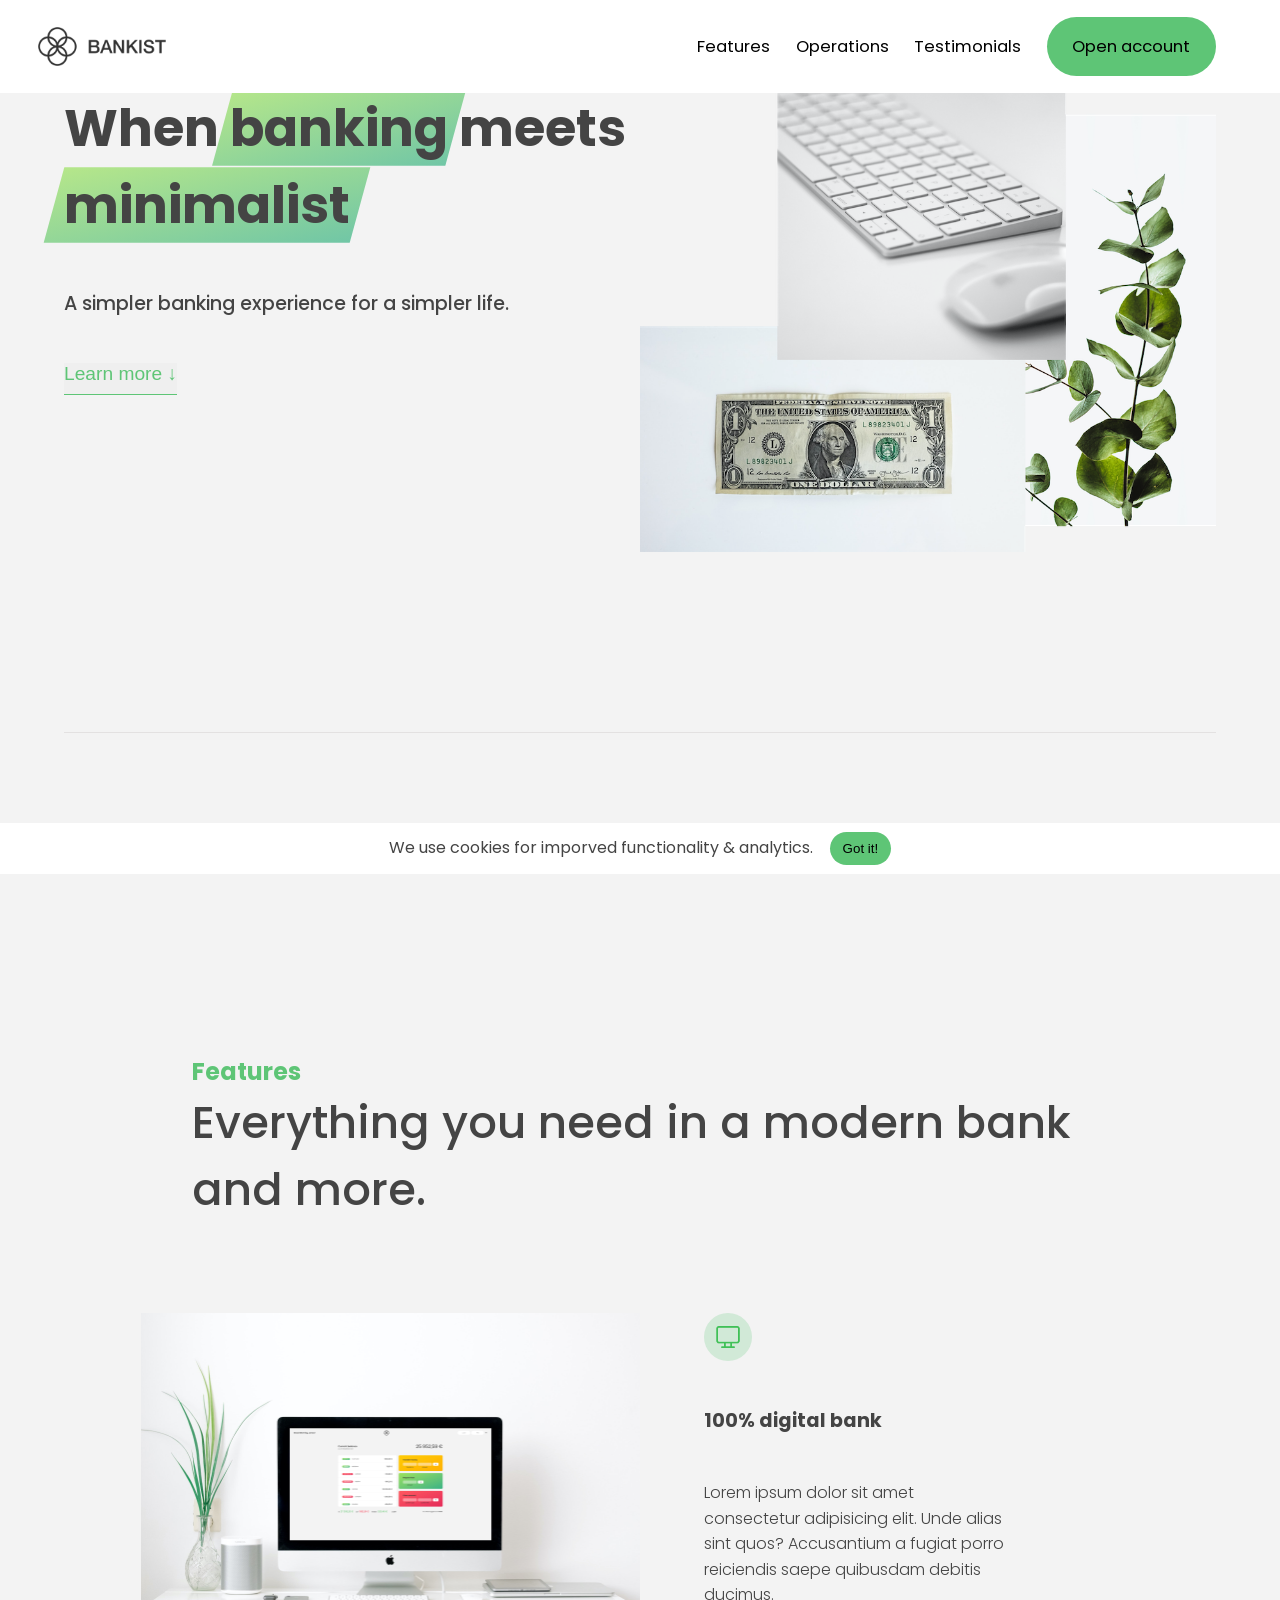
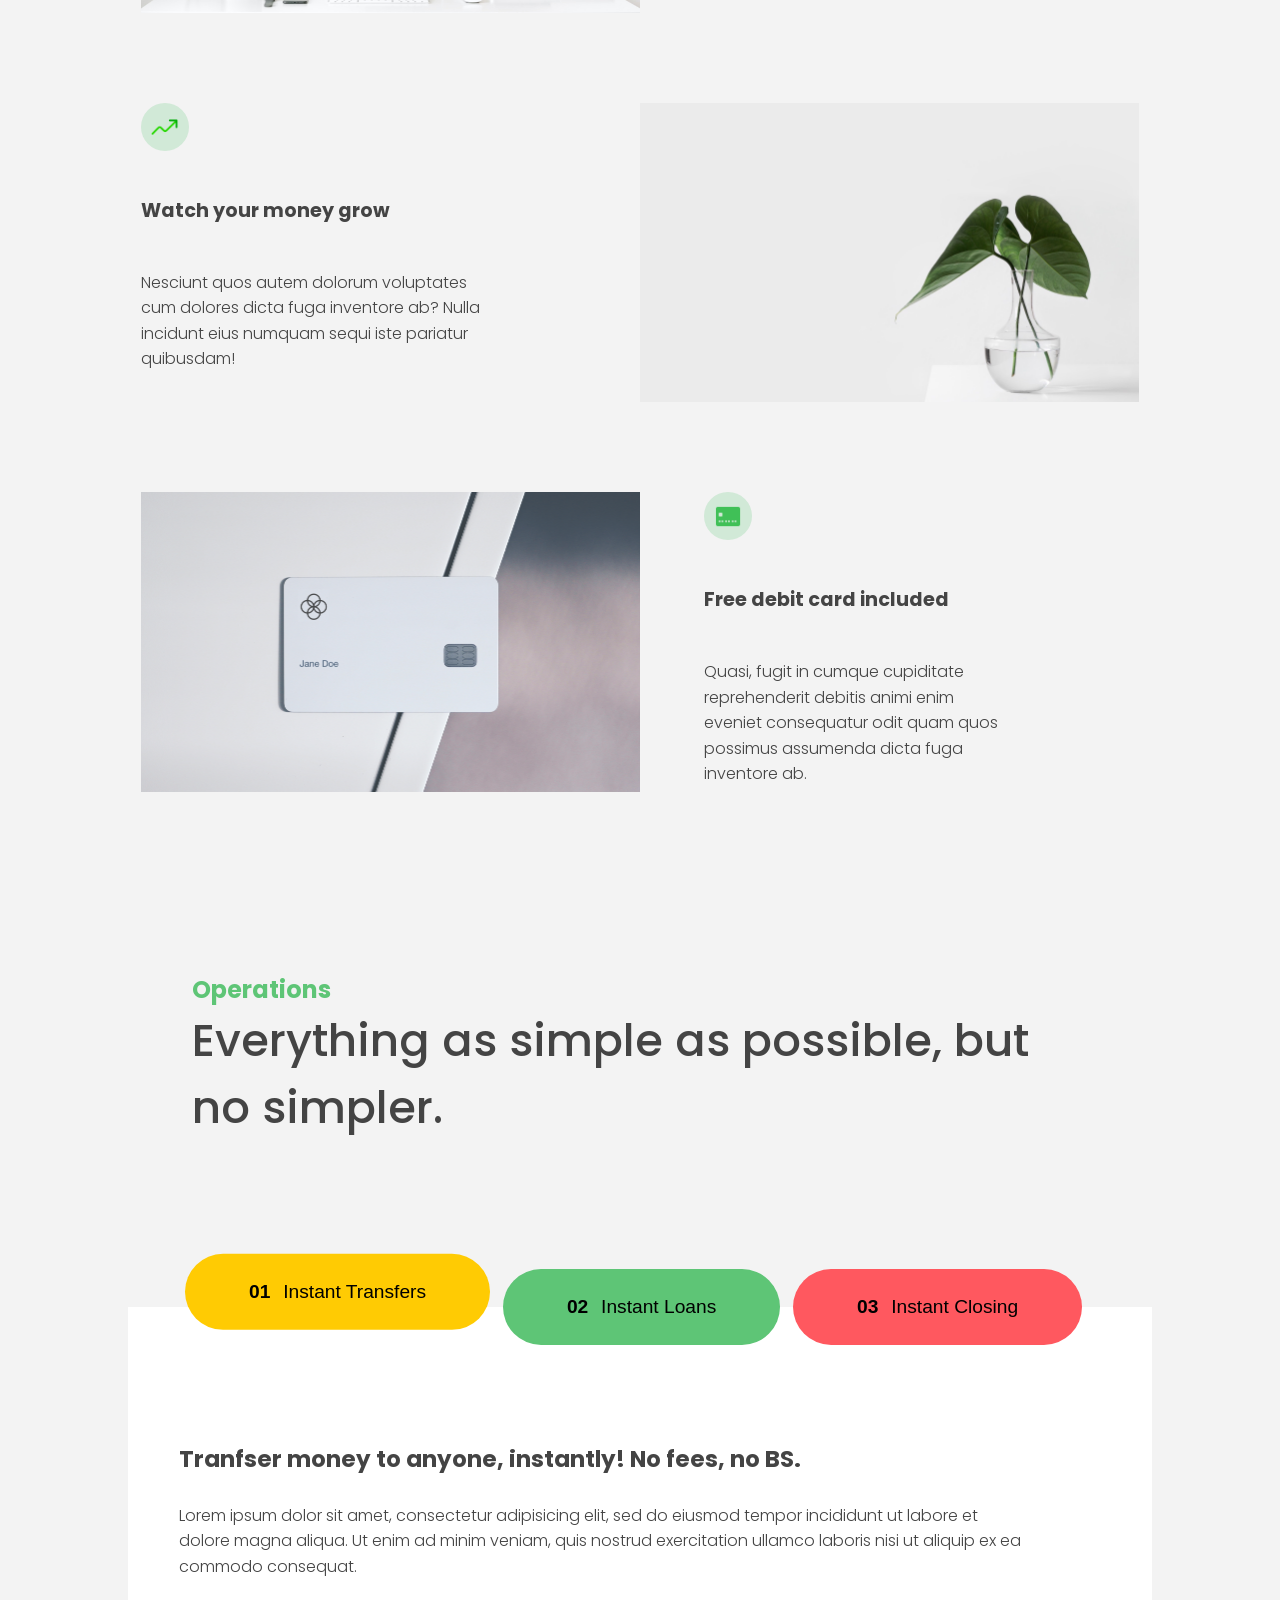
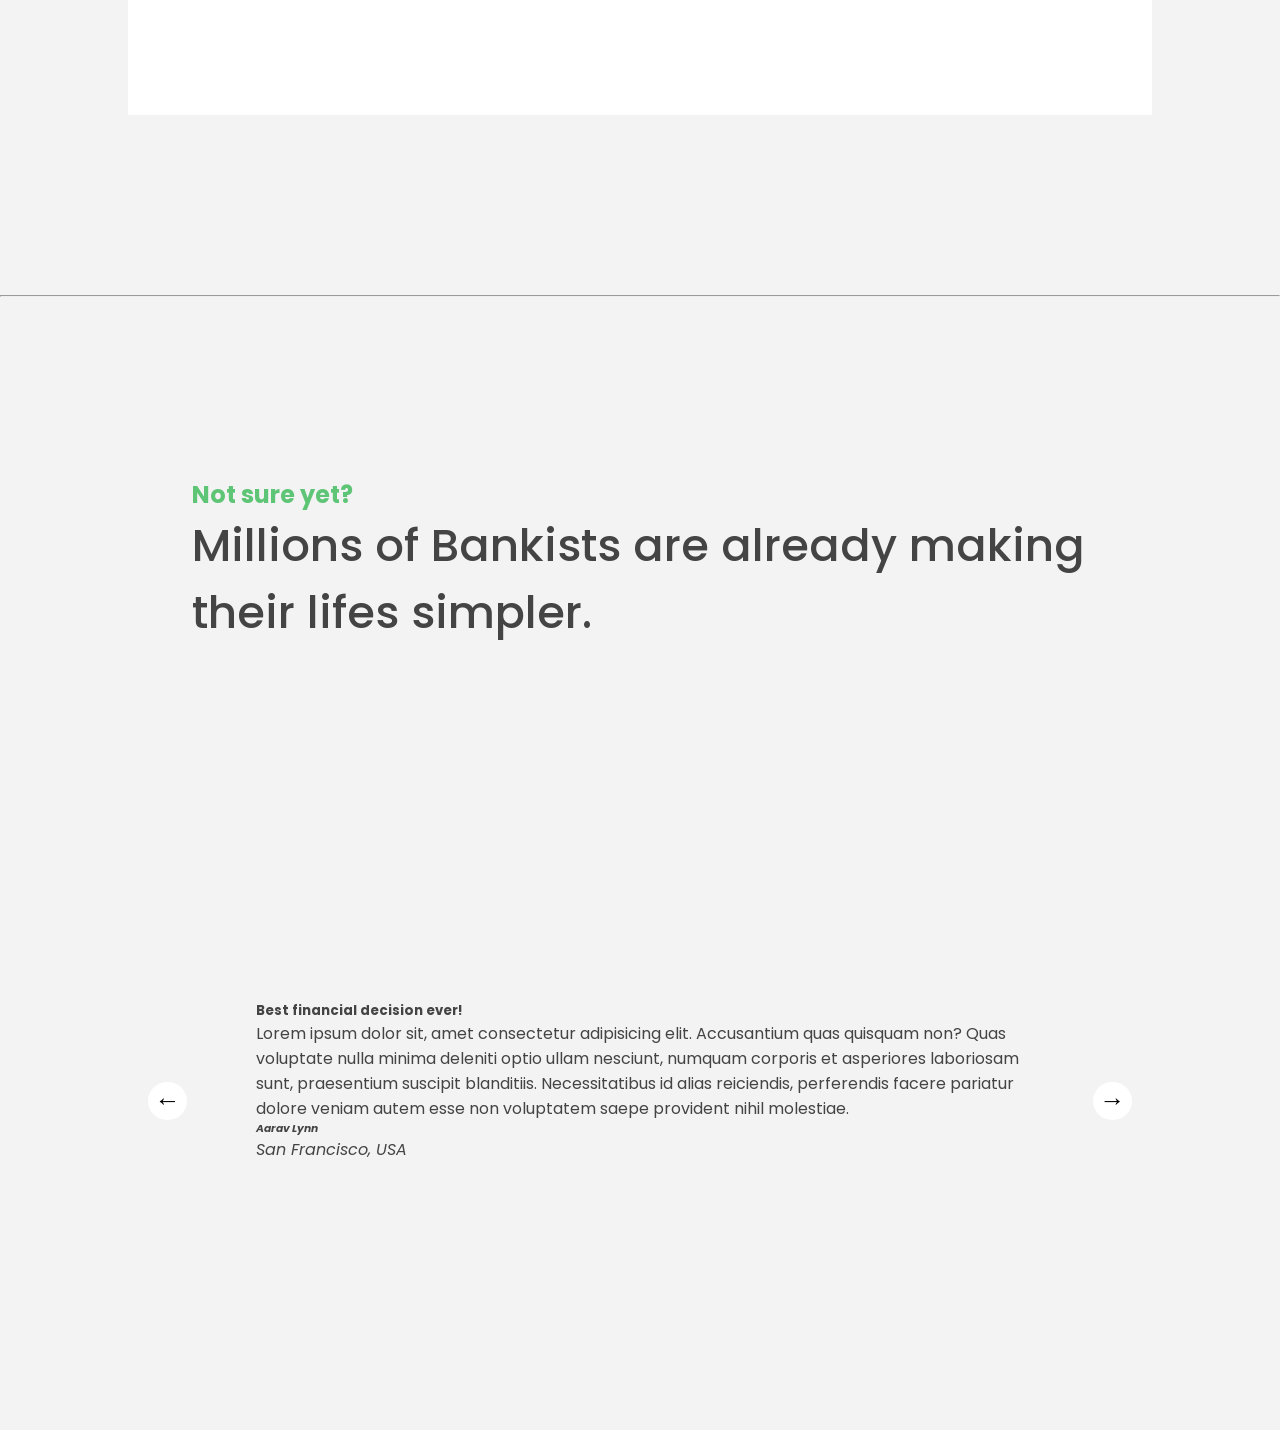
==== index.html @ 1c06c47e "adds bankist marketing app code" ====
<!DOCTYPE html>
<html lang="en">
  <head>
    <meta charset="UTF-8" />
    <meta http-equiv="X-UA-Compatible" content="IE=edge" />
    <meta name="viewport" content="width=device-width, initial-scale=1.0" />
    <link
      href="https://fonts.googleapis.com/css?family=Poppins:300,400,500,600&display=swap"
      rel="stylesheet"
    />
    <link rel="stylesheet" href="index.css" />
    <title>Bankist- Marketing</title>
  </head>
  <body>
    <section class="header">
      <header>
        <nav class="nav">
          <img
            src="images/logo.png"
            alt="Bankist logo"
            class="nav__logo"
            id="logo"
            data-version-number="3.0"
          />

          <ul class="nav__links">
            <li class="nav__item">
              <a class="nav__link" href="#section--1">Features</a>
            </li>
            <li class="nav__item">
              <a class="nav__link" href="#section--2">Operations</a>
            </li>
            <li class="nav__item">
              <a class="nav__link" href="#section--3">Testimonials</a>
            </li>
            <li class="nav__item">
              <a class="nav__link btn btn--show-modal" href="#"
                >Open account</a
              >
            </li>
          </ul>
        </nav>
      </header>
      <section class="open__account hidden">
        <div class="close_icon">
            <svg xmlns="http://www.w3.org/2000/svg" height="1.5em" viewBox="0 0 384 512"><!--! Font Awesome Free 6.4.0 by @fontawesome - https://fontawesome.com License - https://fontawesome.com/license (Commercial License) Copyright 2023 Fonticons, Inc. --><path d="M342.6 150.6c12.5-12.5 12.5-32.8 0-45.3s-32.8-12.5-45.3 0L192 210.7 86.6 105.4c-12.5-12.5-32.8-12.5-45.3 0s-12.5 32.8 0 45.3L146.7 256 41.4 361.4c-12.5 12.5-12.5 32.8 0 45.3s32.8 12.5 45.3 0L192 301.3 297.4 406.6c12.5 12.5 32.8 12.5 45.3 0s12.5-32.8 0-45.3L237.3 256 342.6 150.6z"/></svg>
        </div>
        <header>
          <div class="account_heading">Open your bank account
          in just <span class="highlight">5 minutes</span>
          </div>
       </header>
      <form>
        <div>
          <label>First Name</label>
          <input type="text"/>
        </div>
        <div>
          <label>Last Name</label>
          <input type="text"/>
        </div>
        <div>
          <label>Email Address</label>
          <input type="email"/>
        </div>
        <button>Next Step</button>
      </form>
    </section>
    <div class="overlay"></div>
      <section class="header__title">
        <section class="header__title__left">
          <h1>
            When
            <!-- Green highlight effect -->
            <span class="highlight">banking</span>
            meets<br />
            <span class="highlight">minimalist</span>
          </h1>
          <h4>A simpler banking experience for a simpler life.</h4>
          <button class="btn--text btn--scroll-to">Learn more &DownArrow;</button>
        </section>
        <img src="images/hero.png" class="header__img" alt="Minimalist bank items" />
      </section>
    </section>
    <section class="features" id="section--1">
      <section class="features__header">
        <h2 class="section__description">Features</h2>
        <h3 class="section__header">
          Everything you need in a modern bank and more.
        </h3>
      </section>
      <section class="features__rows">
        <section class="feature__row">
          <img src="images/digital.jpg" alt="Computer" class="feature__img_odd" loading="lazy"/>
          <div class="features__feature_odd">
            <div class="features__icon">
              <img src="images/icons8-computer-48.png" class="icon" />
            </div>
            <h5 class="feature__header">100% digital bank</h5>
            <p>
              Lorem ipsum dolor sit amet consectetur adipisicing elit. Unde
              alias sint quos? Accusantium a fugiat porro reiciendis saepe
              quibusdam debitis ducimus.
            </p>
          </div>
        </section>
        <section class="feature__row">
          <div class="features__feature">
            <div class="features__icon">
              <img src="images/up.png" class="icon" />
            </div>
            <h5 class="feature__header">Watch your money grow</h5>
            <p>
              Nesciunt quos autem dolorum voluptates cum dolores dicta fuga
              inventore ab? Nulla incidunt eius numquam sequi iste pariatur
              quibusdam!
            </p>
          </div>
          <img src="images/grow.jpg" alt="Computer" class="feature__img_even" loading="lazy" />
        </section>
        <section class="feature__row">
          <img src="images/card.jpg" alt="Computer" class="feature__img_odd" loading="lazy"/>
          <div class="features__feature_odd">
            <div class="features__icon">
              <img src="images/icons8-credit-card-30.png" class="icon" />
            </div>
            <h5 class="feature__header">Free debit card included</h5>
            <p>
              Quasi, fugit in cumque cupiditate reprehenderit debitis animi enim
              eveniet consequatur odit quam quos possimus assumenda dicta fuga
              inventore ab.
            </p>
          </div>
        </section>
      </section>
    </section>
    <section class="operations" id="section--2">
      <section class="operations__header">
        <h2 class="section__description">Operations</h2>
        <h3 class="section__header">
          Everything as simple as possible, but no simpler.
        </h3>
      </section>
      <div class="operations__tab__container">
        <button class="operations__tab tab-1 operations__tab__active" data-tab="1">
          <span>01</span>Instant Transfers
        </button>
        <button class="operations__tab tab-2" data-tab="2">
          <span>02</span>Instant Loans
        </button>
        <button class="operations__tab tab-3" data-tab="3">
          <span>03</span>Instant Closing
        </button>
      </div>
      <div class="operations__content">
        <div class="operations__text operations__text__1">
          <h5 class="operations__text_header">
            Tranfser money to anyone, instantly! No fees, no BS.
          </h5>
          <p>
            Lorem ipsum dolor sit amet, consectetur adipisicing elit, sed do
            eiusmod tempor incididunt ut labore et dolore magna aliqua. Ut enim
            ad minim veniam, quis nostrud exercitation ullamco laboris nisi ut
            aliquip ex ea commodo consequat.
          </p>
        </div>
          <div class="operations__text hidden operations__text__2">
            <h5 class="operations__text_header">
              No longer need your account? No problem! Close it instantly.
            </h5>
            <p>
              Excepteur sint occaecat cupidatat non proident, sunt in 
              culpa qui officia deserunt mollit anim id est laborum. Ut enim 
              ad minim veniam, quis nostrud exercitation 
              ullamco laboris nisi ut aliquip ex ea commodo consequat.
            </p>
          </div>
            <div class="operations__text hidden operations__text__3">
              <h5 class="operations__text_header">
                Buy a home or make your dreams come true, with instant loans.
              </h5>
              <p>
                Duis aute irure dolor in reprehenderit in voluptate velit esse cillum dolore eu 
                fugiat nulla pariatur. Excepteur sint occaecat cupidatat non proident, 
                sunt in culpa qui officia deserunt mollit anim id est laborum.
              </p>
            </div>
    
    </section>
    <hr />
    <section class="testimonials" id="section--3">
      <h2 class="section__description">Not sure yet?</h2>
      <h3 class="section__header">
        Millions of Bankists are already making their lifes simpler.
      </h3>
    </section>
    <div class="slider">
      <div class="slide">
        <div class="testimonial">
          <h5 class="testimonial__header">Best financial decision ever!</h5>
          <blockquote class="testimonial__text">
            Lorem ipsum dolor sit, amet consectetur adipisicing elit.
            Accusantium quas quisquam non? Quas voluptate nulla minima
            deleniti optio ullam nesciunt, numquam corporis et asperiores
            laboriosam sunt, praesentium suscipit blanditiis. Necessitatibus
            id alias reiciendis, perferendis facere pariatur dolore veniam
            autem esse non voluptatem saepe provident nihil molestiae.
          </blockquote>
          <address class="testimonial__author">
            <!-- <img src="images/user-1.jpg" alt="" class="testimonial__photo" /> -->
            <h6 class="testimonial__name">Aarav Lynn</h6>
            <p class="testimonial__location">San Francisco, USA</p>
          </address>
        </div>
      </div>

      <div class="slide">
        <div class="testimonial">
          <h5 class="testimonial__header">
            The last step to becoming a complete minimalist
          </h5>
          <blockquote class="testimonial__text">
            Quisquam itaque deserunt ullam, quia ea repellendus provident,
            ducimus neque ipsam modi voluptatibus doloremque, corrupti
            laborum. Incidunt numquam perferendis veritatis neque repellendus.
            Lorem, ipsum dolor sit amet consectetur adipisicing elit. Illo
            deserunt exercitationem deleniti.
          </blockquote>
          <address class="testimonial__author">
            <!-- <img src="img/user-2.jpg" alt="" class="testimonial__photo" /> -->
            <h6 class="testimonial__name">Miyah Miles</h6>
            <p class="testimonial__location">London, UK</p>
          </address>
        </div>
      </div>

      <div class="slide">
        <div class="testimonial">
          <h5 class="testimonial__header">
            Finally free from old-school banks
          </h5>
          <blockquote class="testimonial__text">
            Debitis, nihil sit minus suscipit magni aperiam vel tenetur
            incidunt commodi architecto numquam omnis nulla autem,
            necessitatibus blanditiis modi similique quidem. Odio aliquam
            culpa dicta beatae quod maiores ipsa minus consequatur error sunt,
            deleniti saepe aliquid quos inventore sequi. Necessitatibus id
            alias reiciendis, perferendis facere.
          </blockquote>
          <address class="testimonial__author">
            <!-- <img src="img/user-3.jpg" alt="" class="testimonial__photo" /> -->
            <h6 class="testimonial__name">Francisco Gomes</h6>
            <p class="testimonial__location">Lisbon, Portugal</p>
          </address>
        </div>
      </div>
      <button class="slider__btn slider__btn--right">&rarr;</button>
      <button class="slider__btn slider__btn--left">&larr;</button>
      <!-- <div class="dots">
        <div class="dot"></div>
        <div class="dot"></div>
        <div class="dot"></div>
      </div> -->
    </div>
       <script defer src="index.js"></script>
  </body>
</html>
---- index.css ----
* {
  box-sizing: border-box;
  margin: 0;
  padding: 0;
}

body {
  font-size: 16px;
  font-family: "Poppins", sans-serif;
  color: #444;
  background-color: #f3f3f3;
  position: relative;
}
.nav {
  display: grid;
  grid-template-columns: 1fr 1fr;
  padding: 3vh 3vw;
}
.nav__sticky {
  position: fixed;
  top: 0;
  left: 0;
  background-color: white;
  width: 100%;
  z-index: 3;
}
.nav__logo {
  width: 10vw;
  height: auto;
}
.nav__links {
  list-style-type: none;
  display: flex;
  align-items: center;
  font-size: 1.3vw;
  color: inherit;
  justify-content: flex-end;
}

.open__account {
  position: fixed;
  top: 50%;
  left: 50%;
  transform: translate(-50%, -50%);
  background-color: white;
  width: 50%;
  height: 80%;
  z-index: 2;
}
.hidden {
  display: none;
}
/* .overlay {
  position: fixed;
  content: "";
  top: 0;
  left: 0;
  width: 100vw;
  height: 100vw;
  background-color: rgba(0, 0, 0, 0.6);
  backdrop-filter: blur(3px);
} */
.close_icon {
  display: flex;
  flex-direction: row-reverse;
  margin-top: 5vh;
  margin-right: 2vw;
}
.open__account header {
  display: flex;
  justify-content: center;
  font-size: 5vh;
  padding: 0 5vw;
}
a:link {
  color: black;
  text-decoration: none;
  cursor: pointer;
  margin-right: 2vw;
}

.nav__link {
  margin-right: 1vw;
}
.btn {
  background-color: #5ec576;
  padding: 2vh 2vw;
  border-radius: 5rem;
}
.header__title {
  display: grid;
  grid-template-columns: 1fr 1fr;
  margin: 10vh 5vw;
  padding-bottom: 20vh;
  border-bottom: 1px solid rgb(227, 225, 225);
}
.header__title__left h1 {
  font-size: 4vw;
}
.highlight {
  position: relative;
}
.highlight::after {
  display: block;
  content: "";
  position: absolute;
  top: 0;
  left: 0;
  height: 100%;
  width: 100%;
  z-index: -1;
  opacity: 0.7;
  transform: scale(1.07, 1.05) skewX(-15deg);
  background-image: linear-gradient(to top left, #39b385, #9be15d);
}
.header__title__left h4 {
  font-weight: 500;
  font-size: 1.5vw;
  margin-top: 5vh;
}
.header__img {
  grid-column: 2/3;
  width: 100%;
}
.cookie__message {
  display: flex;
  justify-content: center;
  background-color: white;
  padding: 1vh 1vw;
}
.cookie__button {
  background-color: #5ec576;
  border: none;
  border-radius: 5rem;
  padding: 1vh 1vw;
  margin-left: 1vw;
  cursor: pointer;
}
.btn--text {
  cursor: pointer;
  color: #5ec576;
  border: none;
  margin-top: 5vh;
  font-size: 1.5vw;
  padding-bottom: 1vh;
  border-bottom: 1px solid #5ec576;
}
.features,
.operations,
.testimonials {
  margin: 20vh 10vw;
}
.section__description {
  padding: 0 5vw;
  color: #5ec576;
}
.section__header {
  padding: 0 5vw;
  font-weight: 500;
  font-size: 3.5vw;
}
.features__rows {
  margin: 10vh 1vw;
}
.feature__row {
  display: grid;
  grid-template-columns: 1fr 1fr;
  margin-bottom: 10vh;
}
.feature__img_odd {
  grid-column: 1/2;
  width: 100%;
}
.feature__img_even {
  grid-column: 2/3;
  width: 100%;
}
.features__feature_odd {
  margin-left: 5vw;
}
.features__icon {
  display: flex;
  align-items: center;
  justify-content: center;
  background-color: #5ec5763a;
  height: 3rem;
  width: 3rem;
  border-radius: 50%;
  margin-bottom: 2rem;
}
.icon {
  width: 60%;
}
.feature__header {
  margin-top: 5vh;
  font-size: 1.5vw;
  margin-bottom: 5vh;
}
.feature__row p {
  line-height: 1.6;
  font-weight: 300;
  width: 70%;
}
.hidden {
  display: none;
}
.operations__header {
  margin-bottom: 10vh;
}
.operations__content {
  padding: 15vh 10vw;
  background-color: white;
  position: relative;
}
.operations__tab__container {
  display: flex;
  justify-content: center;
}
.operations__tab {
  transform: translateY(50%);
  border: none;
  padding: 3vh 5vw;
  border-radius: 5rem;
  font-size: 1.5vw;
  margin-right: 1vw;
  cursor: pointer;
  z-index: 1;
  transition: 0.5s;
}
.operations__tab__active {
  transform: translateY(30%);
}
.tab-1 {
  background-color: #ffcb03;
}
.tab-2 {
  background-color: #5ec576;
}
.tab-3 {
  background-color: #ff585f;
}
/* .operations__icon {
  display: flex;
  justify-content: center;
  align-items: center;
  background-color: rgb(236, 236, 165);
  height: 4rem;
  width: 4rem;
  border-radius: 50%;
  margin-bottom: 2rem;
  grid-column: 1/2;
} */

.operations__text {
  margin-left: -6vw;
}
.operations__text h5 {
  font-size: 1.8vw;
}
.operations__text p {
  margin-top: 3vh;
  line-height: 1.6;
  font-weight: 300;
}
.operations__tab span {
  margin-right: 1vw;
  font-weight: 700;
}
.slider {
  display: grid;
  width: 80vw;
  height: 40vw;
  place-items: center;
  margin: 0 auto;
  position: relative;
}
.slide {
  position: absolute;
  width: 100%;
  padding: 0 10vw;
  transition: transform 1s;
}
.slider__btn {
  position: absolute;
  top: 50%;
  border: none;
  border-radius: 20rem;
  font-size: 2vw;
  padding: 0.5vh 0.5vw;
  background-color: white;
  cursor: pointer;
}
.slider__btn--left {
  left: 2%;
}
.slider__btn--right {
  right: 2%;
}
/* .dots {
  display: flex;
  position: absolute;
  bottom: 5%;
}
.dot {
  background-color: #b9b9b9;
  height: 1rem;
  width: 1rem;
  border: none;
  border-radius: 50%;
  margin-right: 1vw;
  cursor: pointer;
} */
@media (max-width: 1000px) {
  .operations__tab {
    padding: 2vh 3vw;
  }
}
@media (max-width: 700px) {
  .nav__links {
    font-size: 1.5vw;
  }
  .nav__link--btn {
    padding: 1vh 1vw;
  }
  .features {
    margin-top: 10vh;
  }
  .operations__text {
    margin-left: -1vw;
  }
}
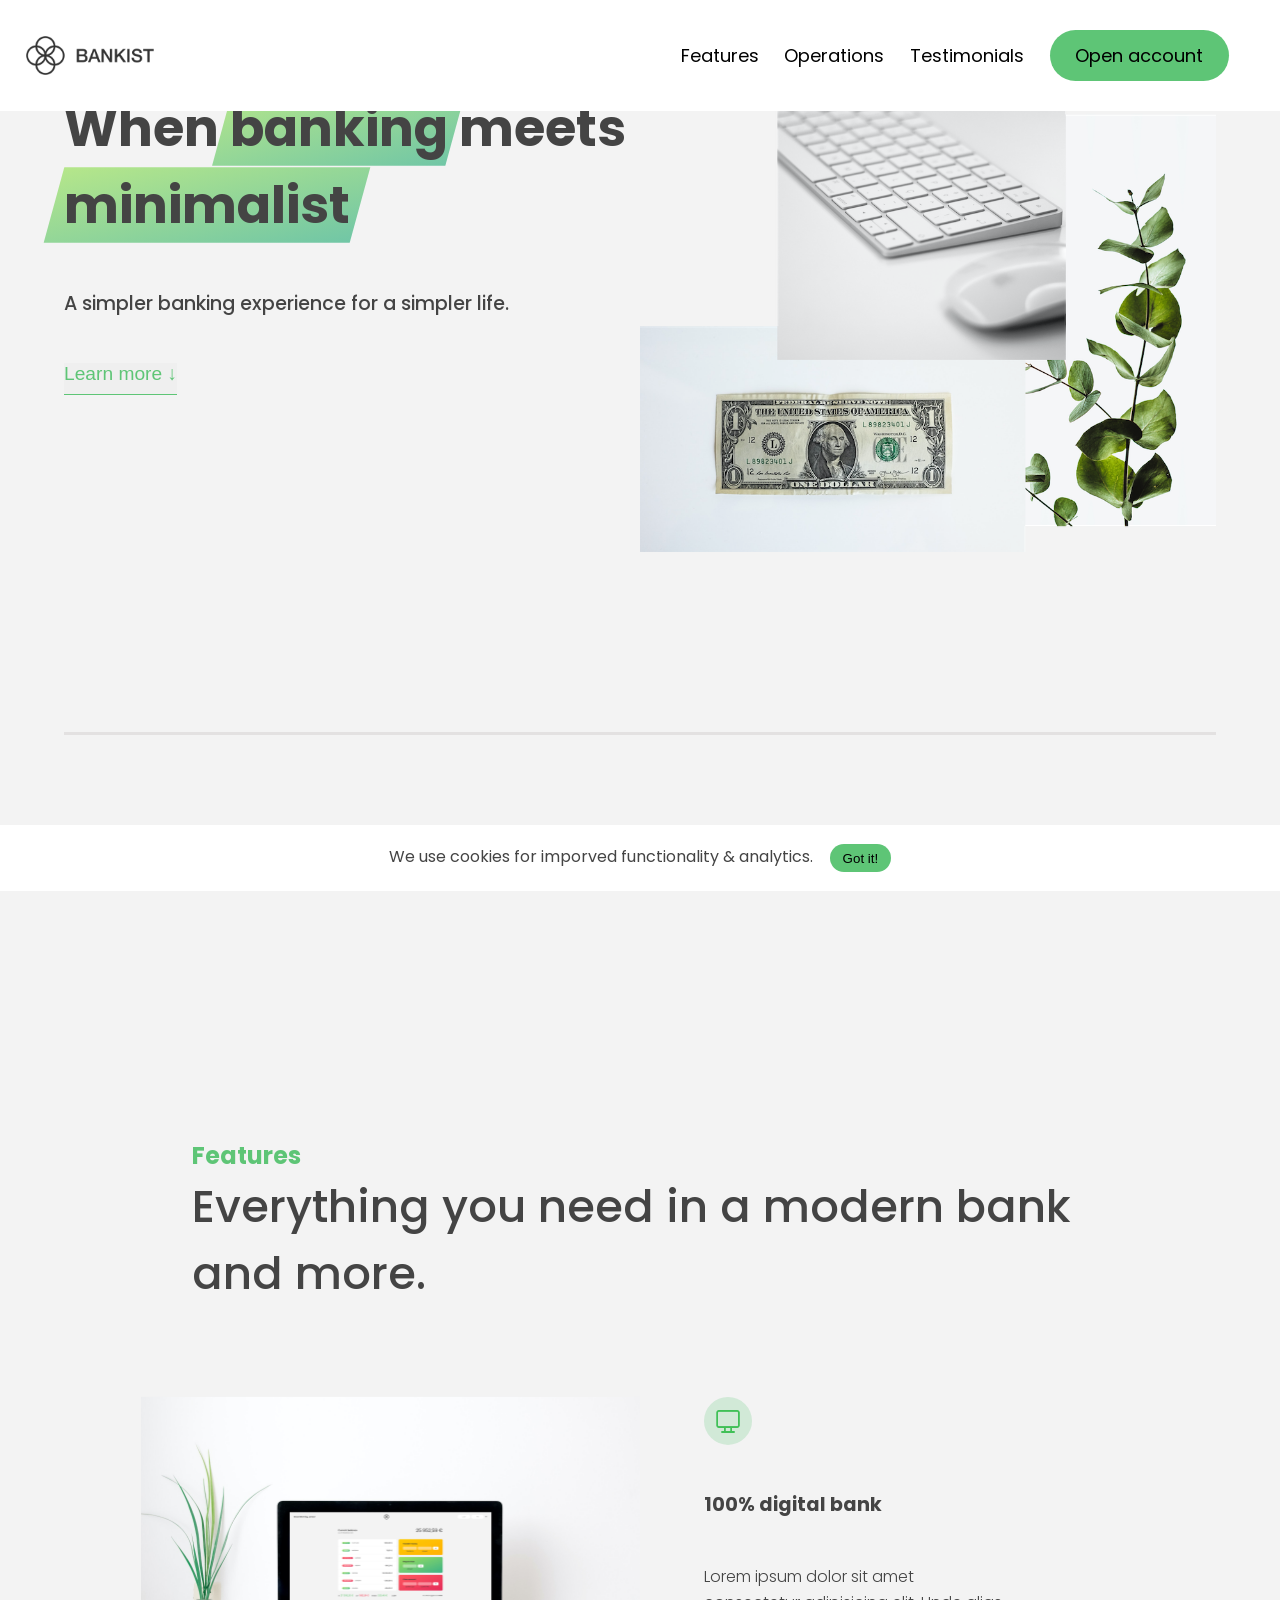
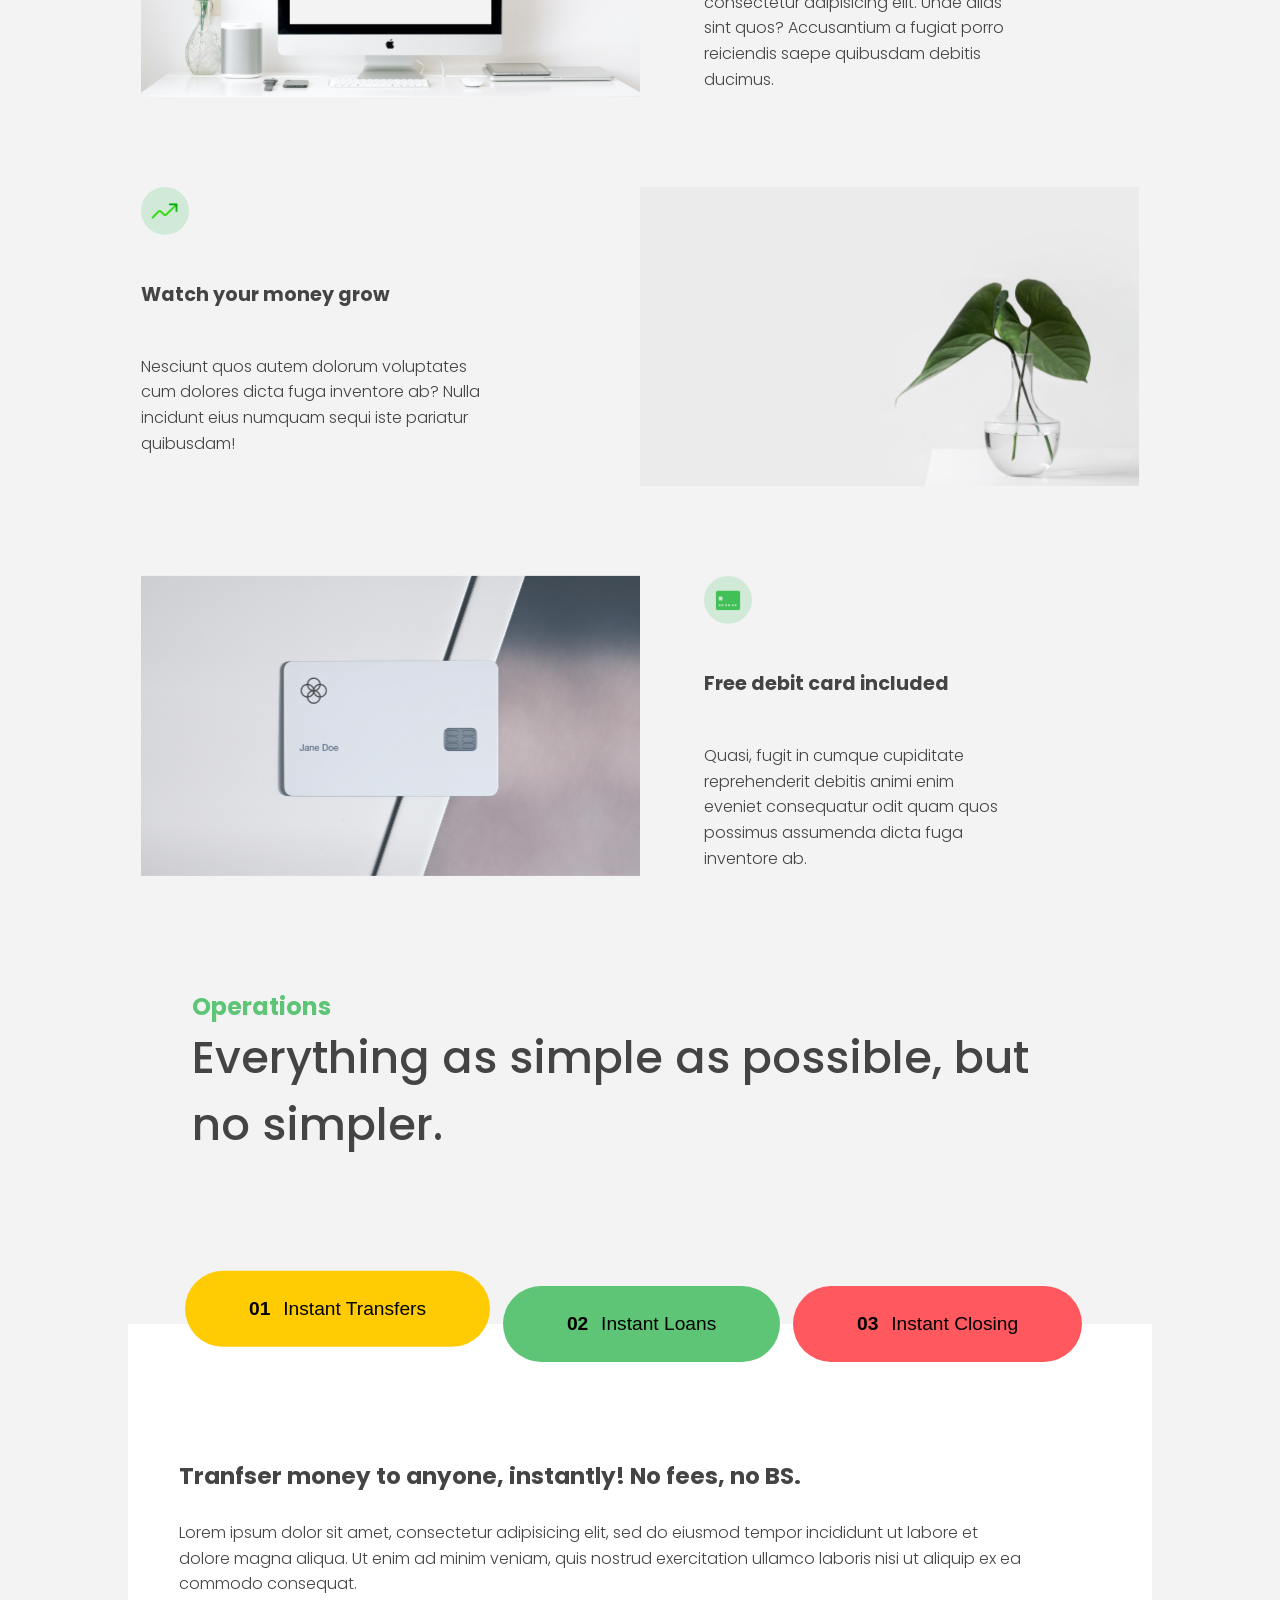
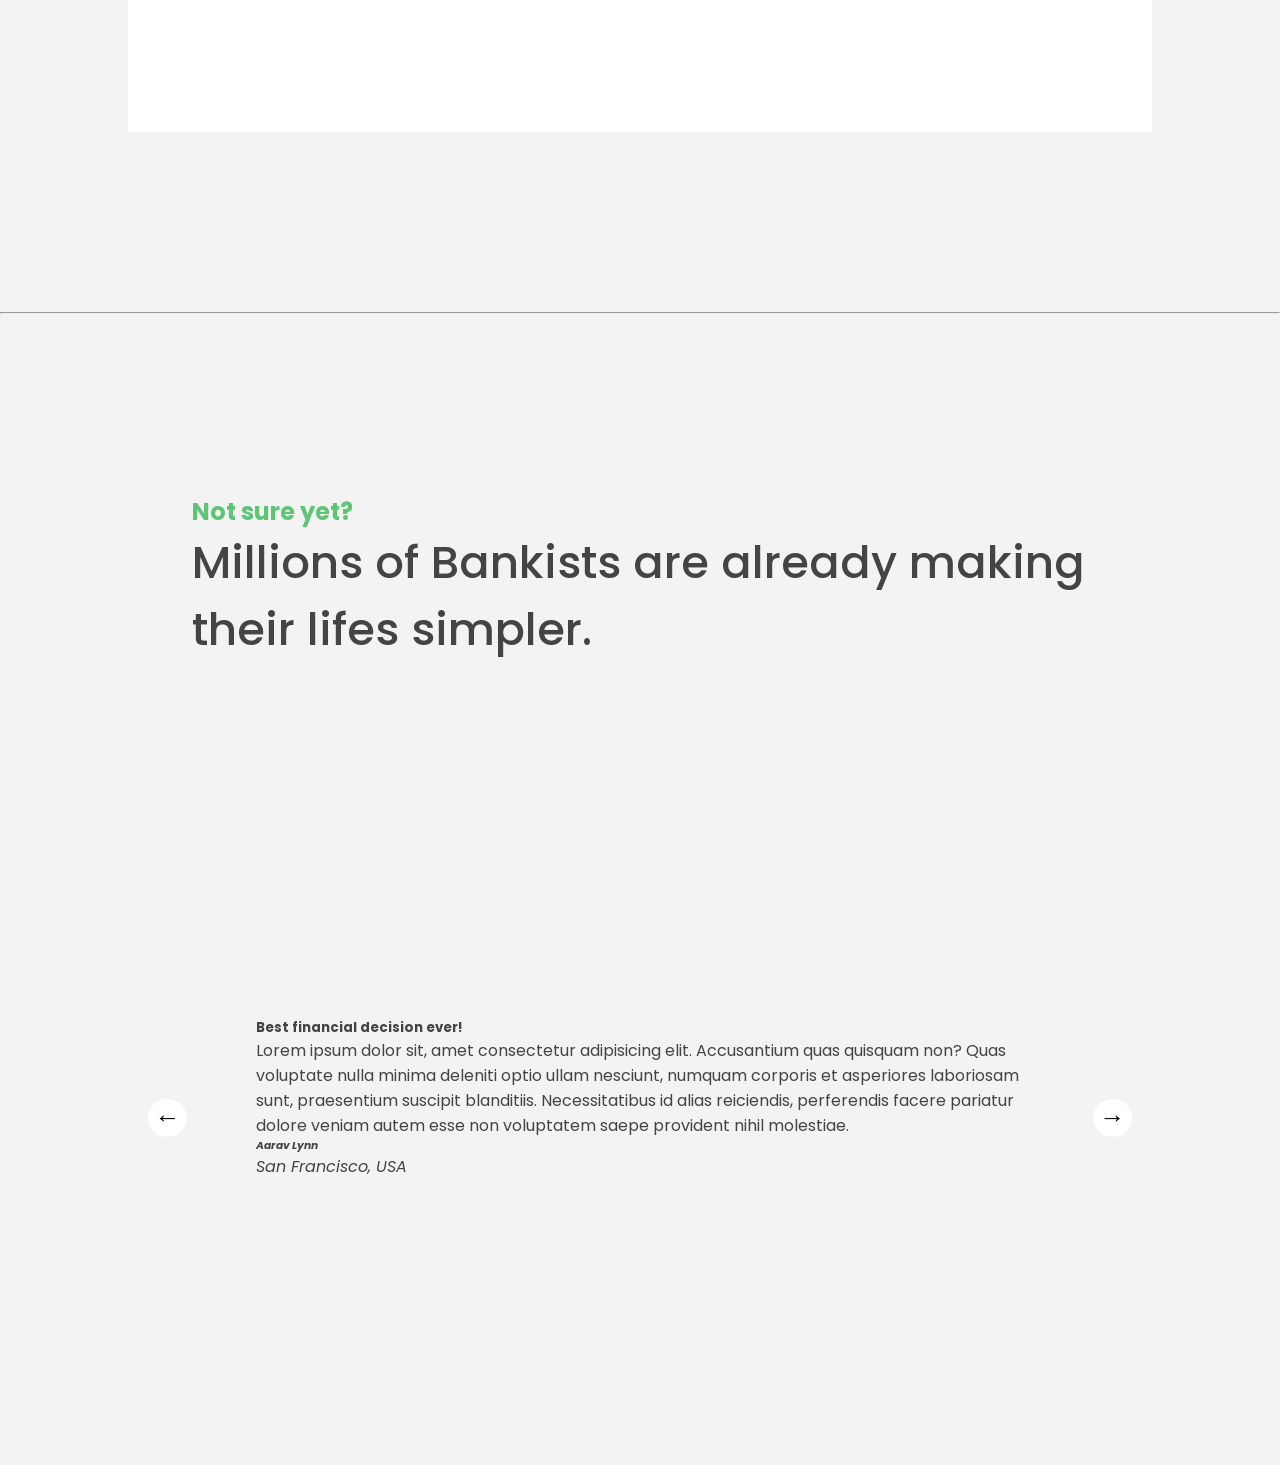
==== commit e3261641: "adds banking -marketing proj" ====
--- a/index.html
+++ b/index.html
@@ -41,10 +41,10 @@
           </ul>
         </nav>
       </header>
-      <section class="open__account hidden">
+      <!-- <section class="open__account hidden">
         <div class="close_icon">
             <svg xmlns="http://www.w3.org/2000/svg" height="1.5em" viewBox="0 0 384 512"><!--! Font Awesome Free 6.4.0 by @fontawesome - https://fontawesome.com License - https://fontawesome.com/license (Commercial License) Copyright 2023 Fonticons, Inc. --><path d="M342.6 150.6c12.5-12.5 12.5-32.8 0-45.3s-32.8-12.5-45.3 0L192 210.7 86.6 105.4c-12.5-12.5-32.8-12.5-45.3 0s-12.5 32.8 0 45.3L146.7 256 41.4 361.4c-12.5 12.5-12.5 32.8 0 45.3s32.8 12.5 45.3 0L192 301.3 297.4 406.6c12.5 12.5 32.8 12.5 45.3 0s12.5-32.8 0-45.3L237.3 256 342.6 150.6z"/></svg>
-        </div>
+        <!-- </div>
         <header>
           <div class="account_heading">Open your bank account
           in just <span class="highlight">5 minutes</span>
@@ -66,7 +66,7 @@
         <button>Next Step</button>
       </form>
     </section>
-    <div class="overlay"></div>
+    <div class="overlay"></div> --> 
       <section class="header__title">
         <section class="header__title__left">
           <h1>
--- a/index.css
+++ b/index.css
@@ -12,9 +12,9 @@
   position: relative;
 }
 .nav {
-  display: grid;
-  grid-template-columns: 1fr 1fr;
-  padding: 3vh 3vw;
+  display: flex;
+  justify-content: space-between;
+  padding: 4vh 2vw;
 }
 .nav__sticky {
   position: fixed;
@@ -26,17 +26,18 @@
 }
 .nav__logo {
   width: 10vw;
+  /* to maintain the aspect ratio of image*/
   height: auto;
 }
 .nav__links {
   list-style-type: none;
   display: flex;
   align-items: center;
-  font-size: 1.3vw;
+  font-size: 2vh;
   color: inherit;
   justify-content: flex-end;
 }
-
+/* 
 .open__account {
   position: fixed;
   top: 50%;
@@ -46,7 +47,7 @@
   width: 50%;
   height: 80%;
   z-index: 2;
-}
+} */
 .hidden {
   display: none;
 }
@@ -60,18 +61,18 @@
   background-color: rgba(0, 0, 0, 0.6);
   backdrop-filter: blur(3px);
 } */
-.close_icon {
+/* .close_icon {
   display: flex;
   flex-direction: row-reverse;
   margin-top: 5vh;
   margin-right: 2vw;
-}
-.open__account header {
+} */
+/* .open__account header {
   display: flex;
   justify-content: center;
   font-size: 5vh;
   padding: 0 5vw;
-}
+} */
 a:link {
   color: black;
   text-decoration: none;
@@ -82,9 +83,12 @@
 .nav__link {
   margin-right: 1vw;
 }
+.nav__link::last-child {
+  margin-right: 0;
+}
 .btn {
   background-color: #5ec576;
-  padding: 2vh 2vw;
+  padding: 1vw 2vw;
   border-radius: 5rem;
 }
 .header__title {
@@ -92,7 +96,7 @@
   grid-template-columns: 1fr 1fr;
   margin: 10vh 5vw;
   padding-bottom: 20vh;
-  border-bottom: 1px solid rgb(227, 225, 225);
+  border-bottom: 3px solid rgb(227, 225, 225);
 }
 .header__title__left h1 {
   font-size: 4vw;
@@ -126,13 +130,13 @@
   display: flex;
   justify-content: center;
   background-color: white;
-  padding: 1vh 1vw;
+  padding: 1.5vw 1.5vw;
 }
 .cookie__button {
   background-color: #5ec576;
   border: none;
   border-radius: 5rem;
-  padding: 1vh 1vw;
+  padding: 0.5vw 1vw;
   margin-left: 1vw;
   cursor: pointer;
 }
@@ -145,10 +149,14 @@
   padding-bottom: 1vh;
   border-bottom: 1px solid #5ec576;
 }
+.reveal {
+  transform: translateY(5%);
+}
 .features,
 .operations,
 .testimonials {
   margin: 20vh 10vw;
+  transition: 0.5s;
 }
 .section__description {
   padding: 0 5vw;
